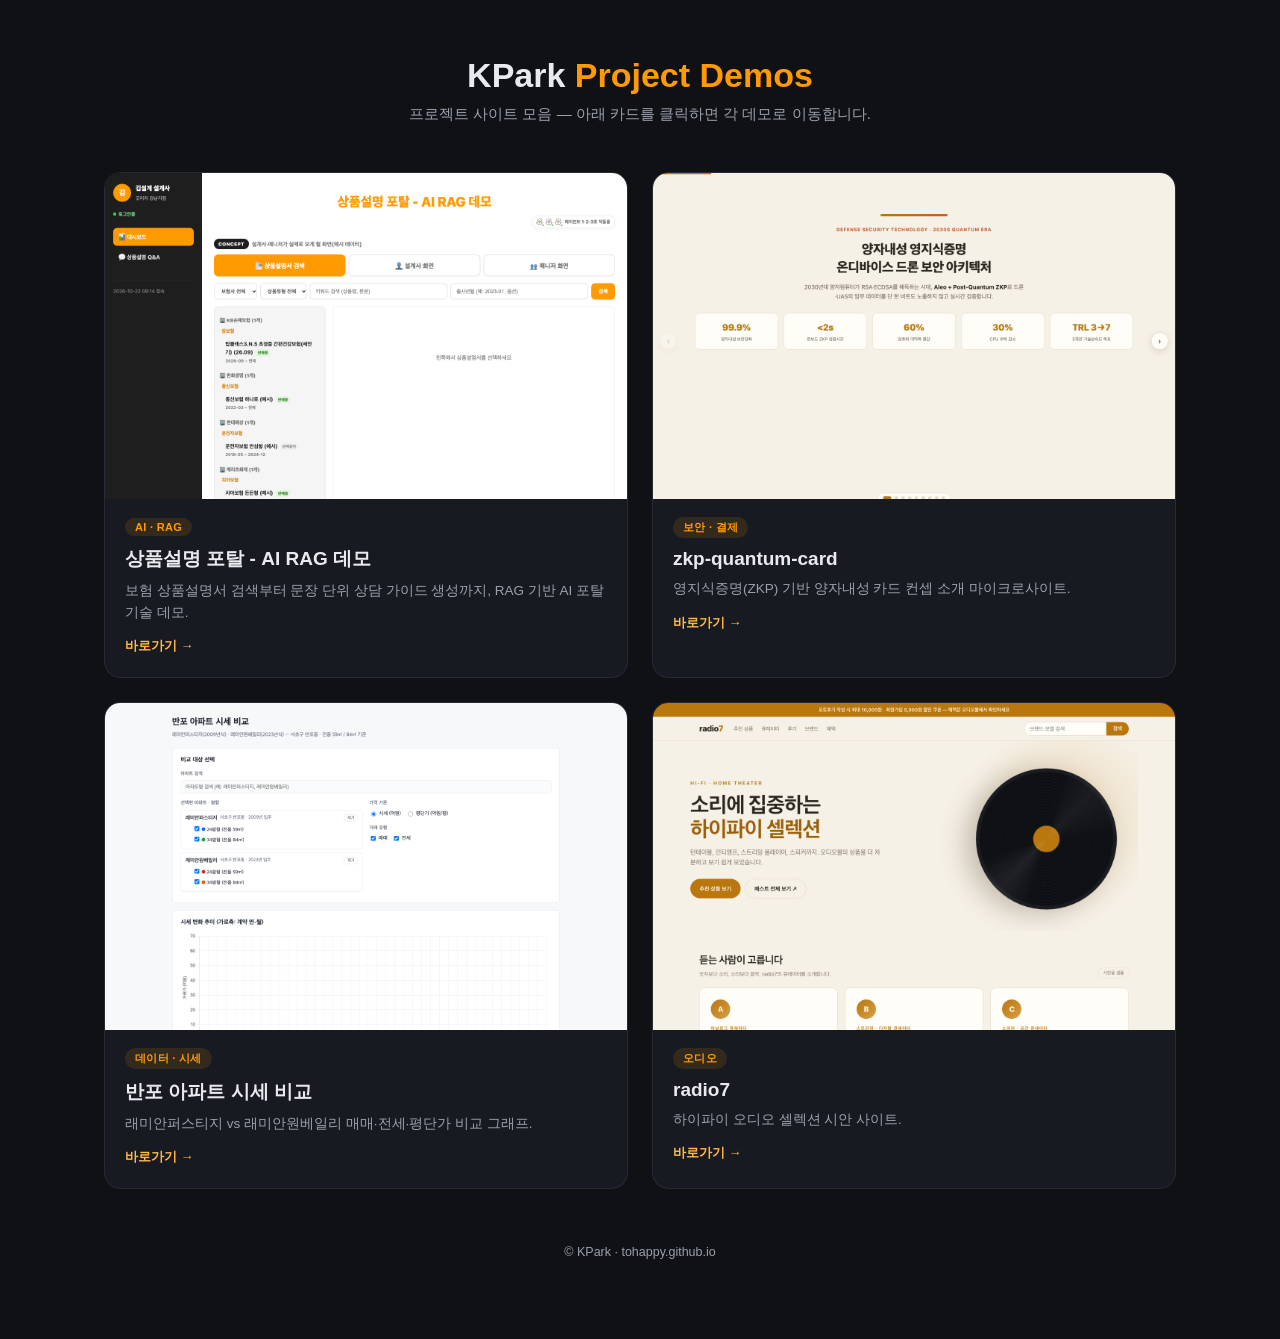
==== index.html @ 904b1a3a "홈페이지를 카드형 갤러리로 리뉴얼: 상품설명 포탈 AI RAG 데모 추가, zkp-quantum-card/apt-price-compare/radio7 스크린샷 썸네일 포함" ====
<!DOCTYPE html>
<html lang="ko">
<head>
<meta charset="UTF-8">
<meta name="viewport" content="width=device-width, initial-scale=1">
<title>KPark Project Demos</title>
<style>
  :root {
    --bg: #0f1115; --panel: #171a21; --border: #262b36;
    --text: #e8eaed; --text-muted: #9aa0ab; --accent: #ff9b00; --accent-2: #ffb84d;
  }
  * { box-sizing: border-box; }
  body {
    margin: 0; font-family: -apple-system, BlinkMacSystemFont, "Pretendard", "Apple SD Gothic Neo", sans-serif;
    background: var(--bg); color: var(--text);
  }
  .wrap { max-width: 1120px; margin: 0 auto; padding: 56px 24px 80px; }
  header { text-align: center; margin-bottom: 48px; }
  header h1 { font-size: 34px; font-weight: 800; margin: 0 0 10px; }
  header h1 span { color: var(--accent); }
  header p { color: var(--text-muted); font-size: 15px; margin: 0; }

  .grid { display: grid; grid-template-columns: repeat(2, 1fr); gap: 24px; }
  @media (max-width: 760px) { .grid { grid-template-columns: 1fr; } }

  .card {
    background: var(--panel); border: 1px solid var(--border); border-radius: 16px;
    overflow: hidden; display: flex; flex-direction: column; text-decoration: none; color: inherit;
    transition: transform .15s ease, border-color .15s ease;
  }
  .card:hover { transform: translateY(-4px); border-color: var(--accent); }
  .card .thumb { aspect-ratio: 16/10; overflow: hidden; background: #000; position: relative; }
  .card .thumb img { width: 100%; height: 100%; object-fit: cover; object-position: top; display: block; }
  .card .body { padding: 18px 20px 22px; }
  .card .tag {
    display: inline-block; font-size: 11px; font-weight: 800; letter-spacing: .3px;
    color: var(--accent); background: rgba(255,155,0,.12); border-radius: 999px;
    padding: 3px 10px; margin-bottom: 10px;
  }
  .card h2 { font-size: 19px; margin: 0 0 8px; font-weight: 800; }
  .card p { font-size: 13.5px; color: var(--text-muted); margin: 0; line-height: 1.6; }
  .card .link-row {
    margin-top: 14px; font-size: 13px; font-weight: 700; color: var(--accent-2);
    display: flex; align-items: center; gap: 4px;
  }

  footer { text-align: center; margin-top: 56px; font-size: 12.5px; color: var(--text-muted); }
</style>
</head>
<body>
  <div class="wrap">
    <header>
      <h1>KPark <span>Project Demos</span></h1>
      <p>프로젝트 사이트 모음 — 아래 카드를 클릭하면 각 데모로 이동합니다.</p>
    </header>

    <div class="grid">

      <a class="card" href="https://kwangil-macmini-m6.tailc359fa.ts.net/" target="_blank" rel="noopener">
        <div class="thumb"><img src="assets/shots/goodrich-rag-demo.png" alt="상품설명 포탈 - AI RAG 데모" loading="lazy" /></div>
        <div class="body">
          <span class="tag">AI · RAG</span>
          <h2>상품설명 포탈 - AI RAG 데모</h2>
          <p>보험 상품설명서 검색부터 문장 단위 상담 가이드 생성까지, RAG 기반 AI 포탈 기술 데모.</p>
          <div class="link-row">바로가기 →</div>
        </div>
      </a>

      <a class="card" href="app/zkp-quantum-card/" target="_blank" rel="noopener">
        <div class="thumb"><img src="assets/shots/zkp-quantum-card.png" alt="zkp-quantum-card" loading="lazy" /></div>
        <div class="body">
          <span class="tag">보안 · 결제</span>
          <h2>zkp-quantum-card</h2>
          <p>영지식증명(ZKP) 기반 양자내성 카드 컨셉 소개 마이크로사이트.</p>
          <div class="link-row">바로가기 →</div>
        </div>
      </a>

      <a class="card" href="app/apt-price-compare/" target="_blank" rel="noopener">
        <div class="thumb"><img src="assets/shots/apt-price-compare.png" alt="apt-price-compare" loading="lazy" /></div>
        <div class="body">
          <span class="tag">데이터 · 시세</span>
          <h2>반포 아파트 시세 비교</h2>
          <p>래미안퍼스티지 vs 래미안원베일리 매매·전세·평단가 비교 그래프.</p>
          <div class="link-row">바로가기 →</div>
        </div>
      </a>

      <a class="card" href="app/radio7/" target="_blank" rel="noopener">
        <div class="thumb"><img src="assets/shots/radio7.png" alt="radio7" loading="lazy" /></div>
        <div class="body">
          <span class="tag">오디오</span>
          <h2>radio7</h2>
          <p>하이파이 오디오 셀렉션 시안 사이트.</p>
          <div class="link-row">바로가기 →</div>
        </div>
      </a>

    </div>

    <footer>© KPark · tohappy.github.io</footer>
  </div>
</body>
</html>
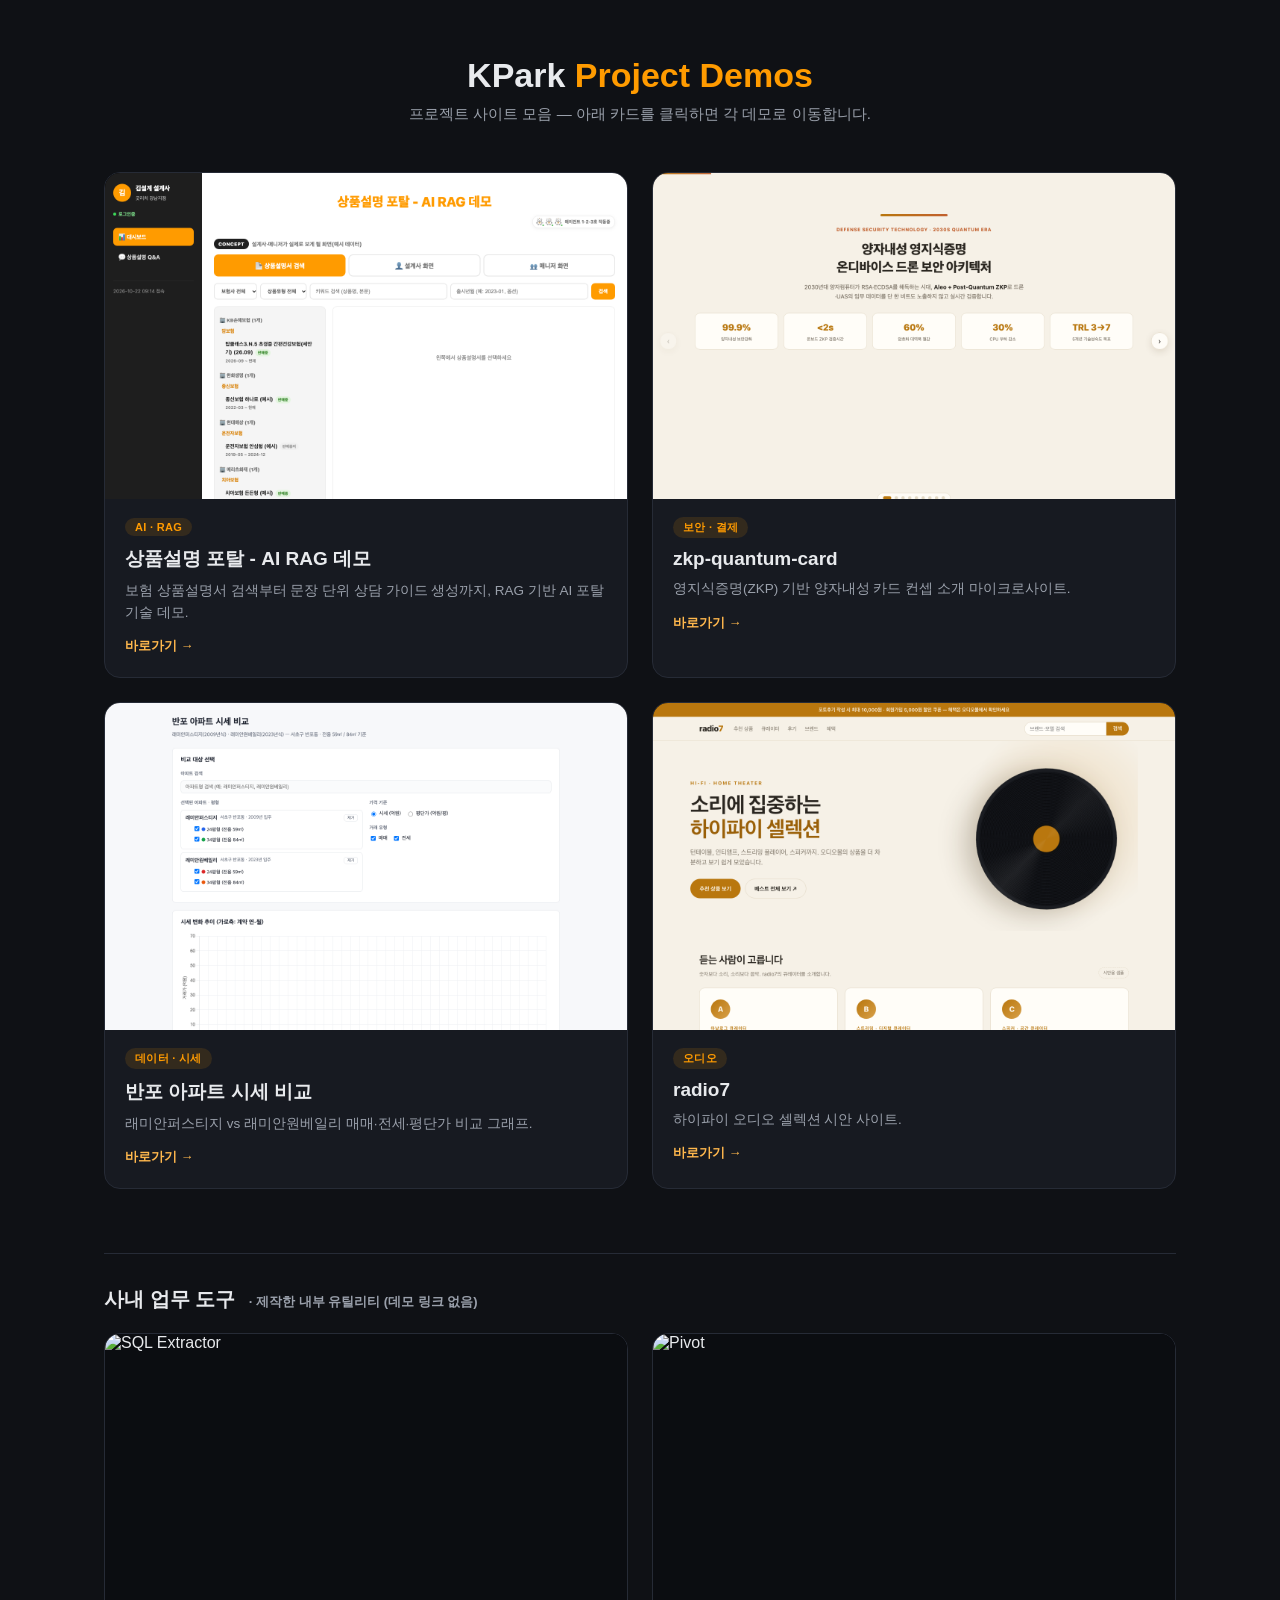
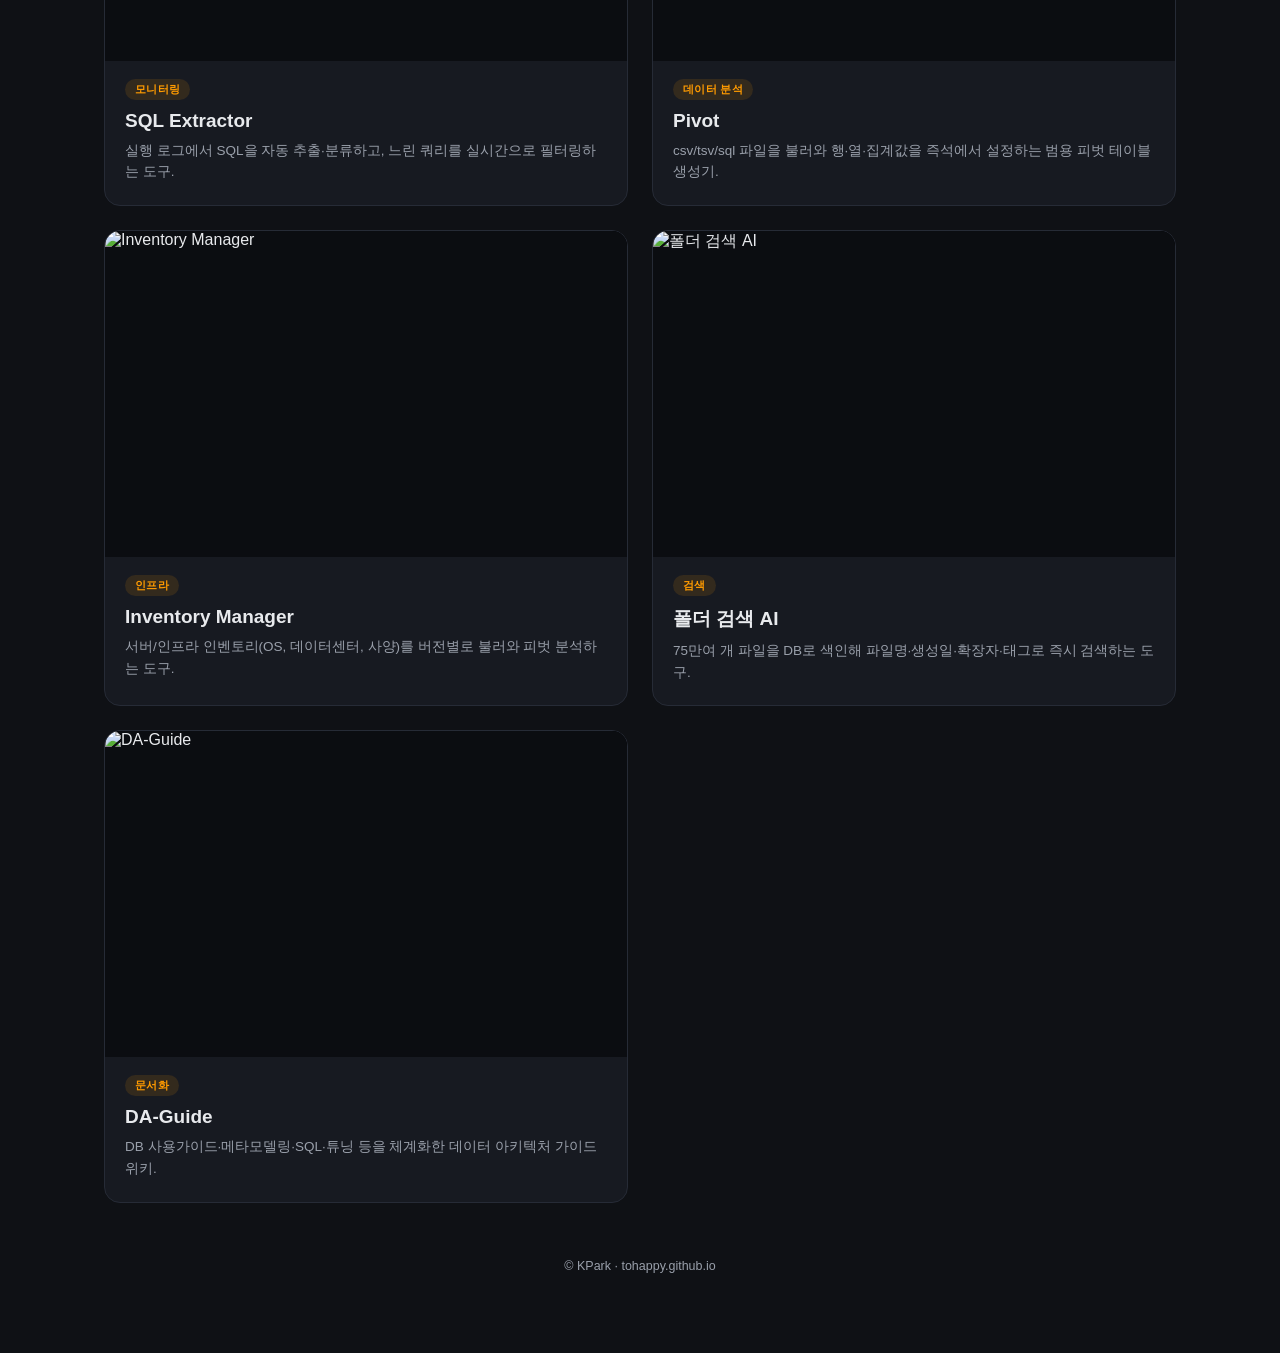
==== commit 112c9f1a: "사내 업무 도구 섹션 추가: SQL Extractor, Pivot, Inventory Manager, 폴더 검색 AI, DA-Guide (스크린샷만, 데모 링크 없음)" ====
--- a/index.html
+++ b/index.html
@@ -43,6 +43,16 @@
     margin-top: 14px; font-size: 13px; font-weight: 700; color: var(--accent-2);
     display: flex; align-items: center; gap: 4px;
   }
+
+  .section-title {
+    margin: 64px 0 20px; font-size: 20px; font-weight: 800;
+    padding-top: 32px; border-top: 1px solid var(--border);
+  }
+  .section-title .muted { font-size: 13px; font-weight: 600; color: var(--text-muted); margin-left: 8px; }
+
+  .card.static { cursor: default; }
+  .card.static:hover { transform: none; border-color: var(--border); }
+  .card.static .thumb img { object-fit: contain; background: #0b0d11; }
 
   footer { text-align: center; margin-top: 56px; font-size: 12.5px; color: var(--text-muted); }
 </style>
@@ -98,6 +108,56 @@
 
     </div>
 
+    <h2 class="section-title">사내 업무 도구 <span class="muted">· 제작한 내부 유틸리티 (데모 링크 없음)</span></h2>
+    <div class="grid">
+
+      <div class="card static">
+        <div class="thumb"><img src="assets/tools/sql-extractor.png" alt="SQL Extractor" loading="lazy" /></div>
+        <div class="body">
+          <span class="tag">모니터링</span>
+          <h2>SQL Extractor</h2>
+          <p>실행 로그에서 SQL을 자동 추출·분류하고, 느린 쿼리를 실시간으로 필터링하는 도구.</p>
+        </div>
+      </div>
+
+      <div class="card static">
+        <div class="thumb"><img src="assets/tools/pivot.png" alt="Pivot" loading="lazy" /></div>
+        <div class="body">
+          <span class="tag">데이터 분석</span>
+          <h2>Pivot</h2>
+          <p>csv/tsv/sql 파일을 불러와 행·열·집계값을 즉석에서 설정하는 범용 피벗 테이블 생성기.</p>
+        </div>
+      </div>
+
+      <div class="card static">
+        <div class="thumb"><img src="assets/tools/inventory-manager.png" alt="Inventory Manager" loading="lazy" /></div>
+        <div class="body">
+          <span class="tag">인프라</span>
+          <h2>Inventory Manager</h2>
+          <p>서버/인프라 인벤토리(OS, 데이터센터, 사양)를 버전별로 불러와 피벗 분석하는 도구.</p>
+        </div>
+      </div>
+
+      <div class="card static">
+        <div class="thumb"><img src="assets/tools/file-search-ai.png" alt="폴더 검색 AI" loading="lazy" /></div>
+        <div class="body">
+          <span class="tag">검색</span>
+          <h2>폴더 검색 AI</h2>
+          <p>75만여 개 파일을 DB로 색인해 파일명·생성일·확장자·태그로 즉시 검색하는 도구.</p>
+        </div>
+      </div>
+
+      <div class="card static">
+        <div class="thumb"><img src="assets/tools/da-guide.png" alt="DA-Guide" loading="lazy" /></div>
+        <div class="body">
+          <span class="tag">문서화</span>
+          <h2>DA-Guide</h2>
+          <p>DB 사용가이드·메타모델링·SQL·튜닝 등을 체계화한 데이터 아키텍처 가이드 위키.</p>
+        </div>
+      </div>
+
+    </div>
+
     <footer>© KPark · tohappy.github.io</footer>
   </div>
 </body>
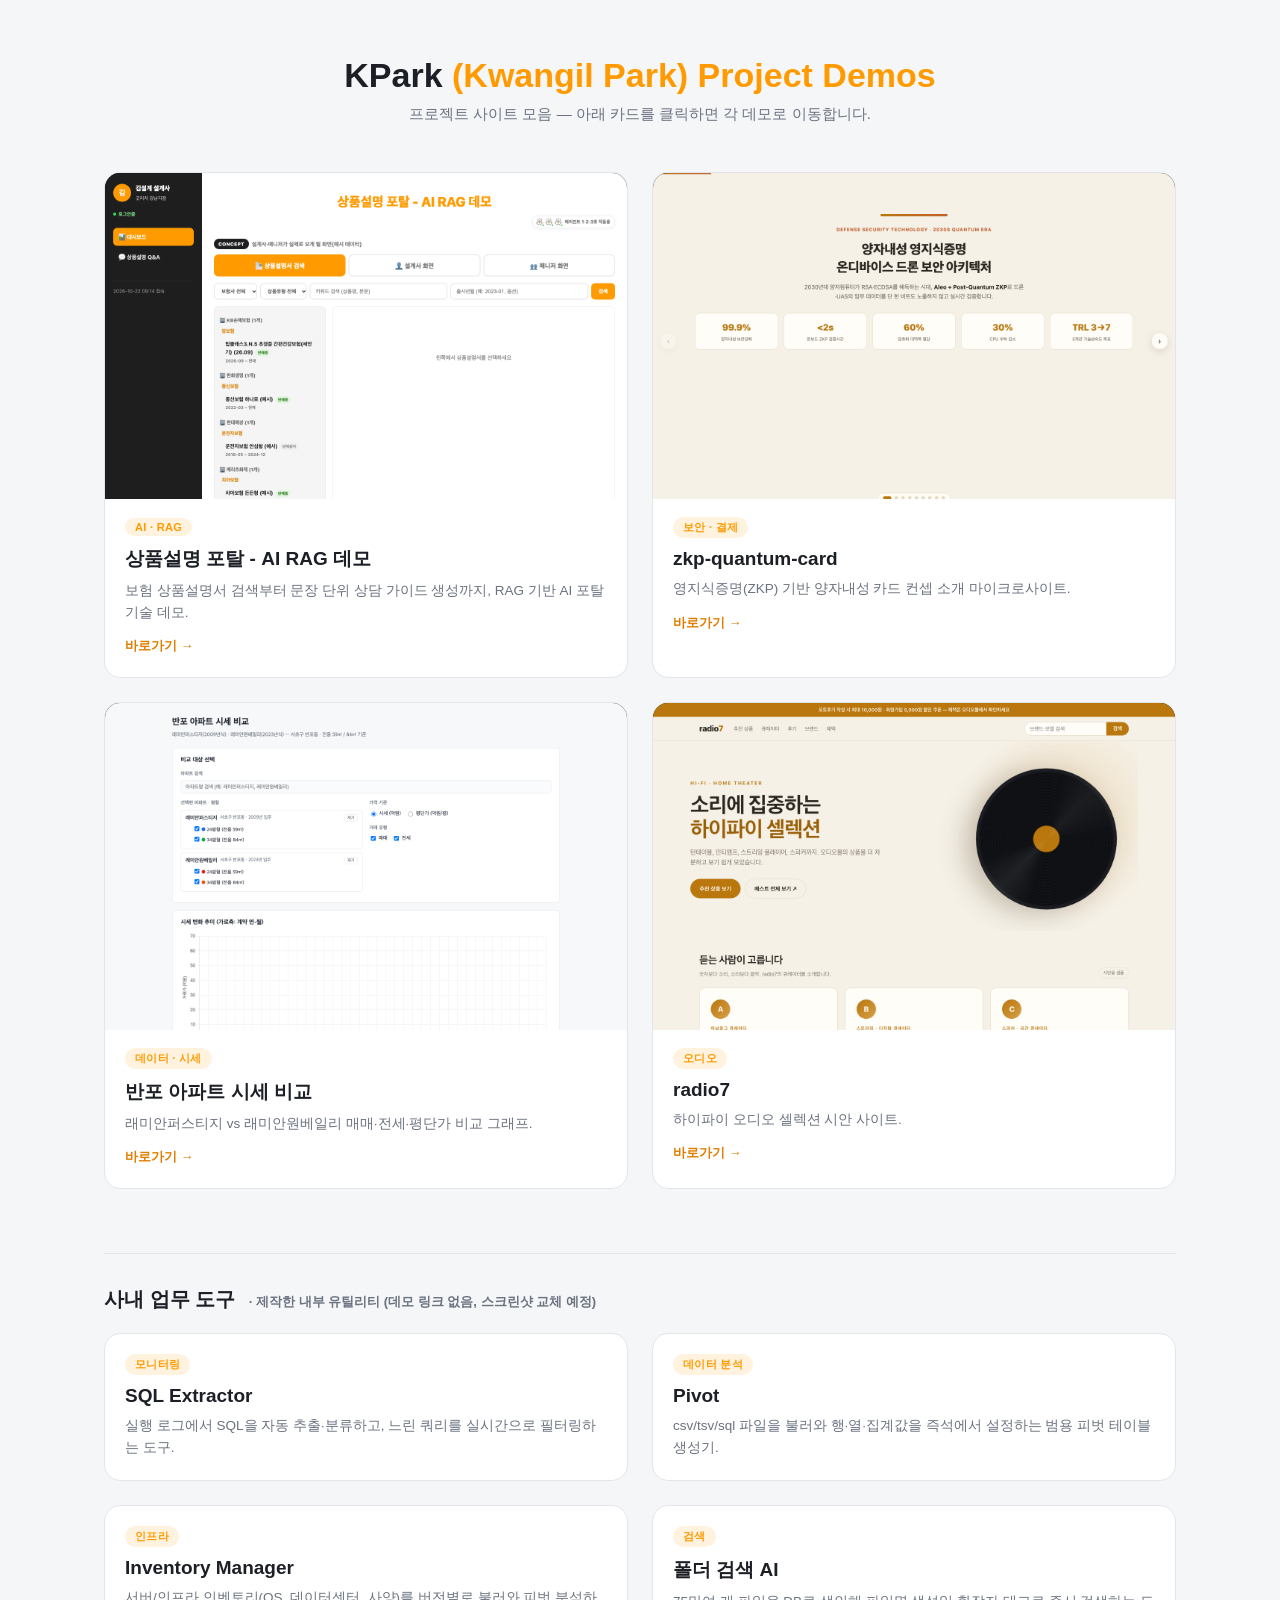
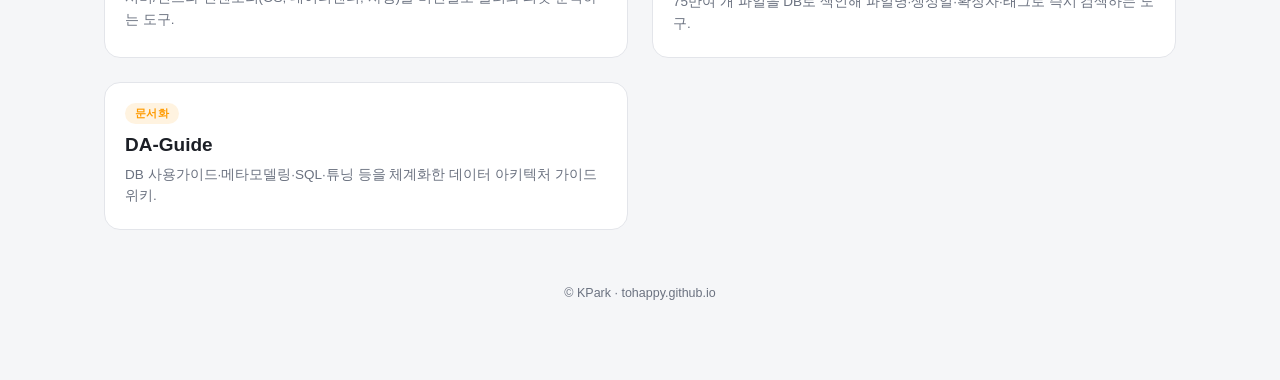
==== commit 7512d33b: "긴급: 워터마크(회사명/이름) 노출 스크린샷 즉시 제거, 사이트 제목 변경, 라이트 테마 적용" ====
--- a/index.html
+++ b/index.html
@@ -3,11 +3,11 @@
 <head>
 <meta charset="UTF-8">
 <meta name="viewport" content="width=device-width, initial-scale=1">
-<title>KPark Project Demos</title>
+<title>KPark (Kwangil Park) Project Demos</title>
 <style>
   :root {
-    --bg: #0f1115; --panel: #171a21; --border: #262b36;
-    --text: #e8eaed; --text-muted: #9aa0ab; --accent: #ff9b00; --accent-2: #ffb84d;
+    --bg: #f5f6f8; --panel: #ffffff; --border: #e3e5ea;
+    --text: #1c1f26; --text-muted: #6b7280; --accent: #ff9b00; --accent-2: #e07e00;
   }
   * { box-sizing: border-box; }
   body {
@@ -52,7 +52,7 @@
 
   .card.static { cursor: default; }
   .card.static:hover { transform: none; border-color: var(--border); }
-  .card.static .thumb img { object-fit: contain; background: #0b0d11; }
+  .card.static .thumb img { object-fit: contain; background: #f0f1f4; }
 
   footer { text-align: center; margin-top: 56px; font-size: 12.5px; color: var(--text-muted); }
 </style>
@@ -60,7 +60,7 @@
 <body>
   <div class="wrap">
     <header>
-      <h1>KPark <span>Project Demos</span></h1>
+      <h1>KPark <span>(Kwangil Park) Project Demos</span></h1>
       <p>프로젝트 사이트 모음 — 아래 카드를 클릭하면 각 데모로 이동합니다.</p>
     </header>
 
@@ -108,12 +108,11 @@
 
     </div>
 
-    <h2 class="section-title">사내 업무 도구 <span class="muted">· 제작한 내부 유틸리티 (데모 링크 없음)</span></h2>
+    <h2 class="section-title">사내 업무 도구 <span class="muted">· 제작한 내부 유틸리티 (데모 링크 없음, 스크린샷 교체 예정)</span></h2>
     <div class="grid">
 
       <div class="card static">
-        <div class="thumb"><img src="assets/tools/sql-extractor.png" alt="SQL Extractor" loading="lazy" /></div>
-        <div class="body">
+        <div class="body" style="padding-top:20px;">
           <span class="tag">모니터링</span>
           <h2>SQL Extractor</h2>
           <p>실행 로그에서 SQL을 자동 추출·분류하고, 느린 쿼리를 실시간으로 필터링하는 도구.</p>
@@ -121,8 +120,7 @@
       </div>
 
       <div class="card static">
-        <div class="thumb"><img src="assets/tools/pivot.png" alt="Pivot" loading="lazy" /></div>
-        <div class="body">
+        <div class="body" style="padding-top:20px;">
           <span class="tag">데이터 분석</span>
           <h2>Pivot</h2>
           <p>csv/tsv/sql 파일을 불러와 행·열·집계값을 즉석에서 설정하는 범용 피벗 테이블 생성기.</p>
@@ -130,8 +128,7 @@
       </div>
 
       <div class="card static">
-        <div class="thumb"><img src="assets/tools/inventory-manager.png" alt="Inventory Manager" loading="lazy" /></div>
-        <div class="body">
+        <div class="body" style="padding-top:20px;">
           <span class="tag">인프라</span>
           <h2>Inventory Manager</h2>
           <p>서버/인프라 인벤토리(OS, 데이터센터, 사양)를 버전별로 불러와 피벗 분석하는 도구.</p>
@@ -139,8 +136,7 @@
       </div>
 
       <div class="card static">
-        <div class="thumb"><img src="assets/tools/file-search-ai.png" alt="폴더 검색 AI" loading="lazy" /></div>
-        <div class="body">
+        <div class="body" style="padding-top:20px;">
           <span class="tag">검색</span>
           <h2>폴더 검색 AI</h2>
           <p>75만여 개 파일을 DB로 색인해 파일명·생성일·확장자·태그로 즉시 검색하는 도구.</p>
@@ -148,8 +144,7 @@
       </div>
 
       <div class="card static">
-        <div class="thumb"><img src="assets/tools/da-guide.png" alt="DA-Guide" loading="lazy" /></div>
-        <div class="body">
+        <div class="body" style="padding-top:20px;">
           <span class="tag">문서화</span>
           <h2>DA-Guide</h2>
           <p>DB 사용가이드·메타모델링·SQL·튜닝 등을 체계화한 데이터 아키텍처 가이드 위키.</p>
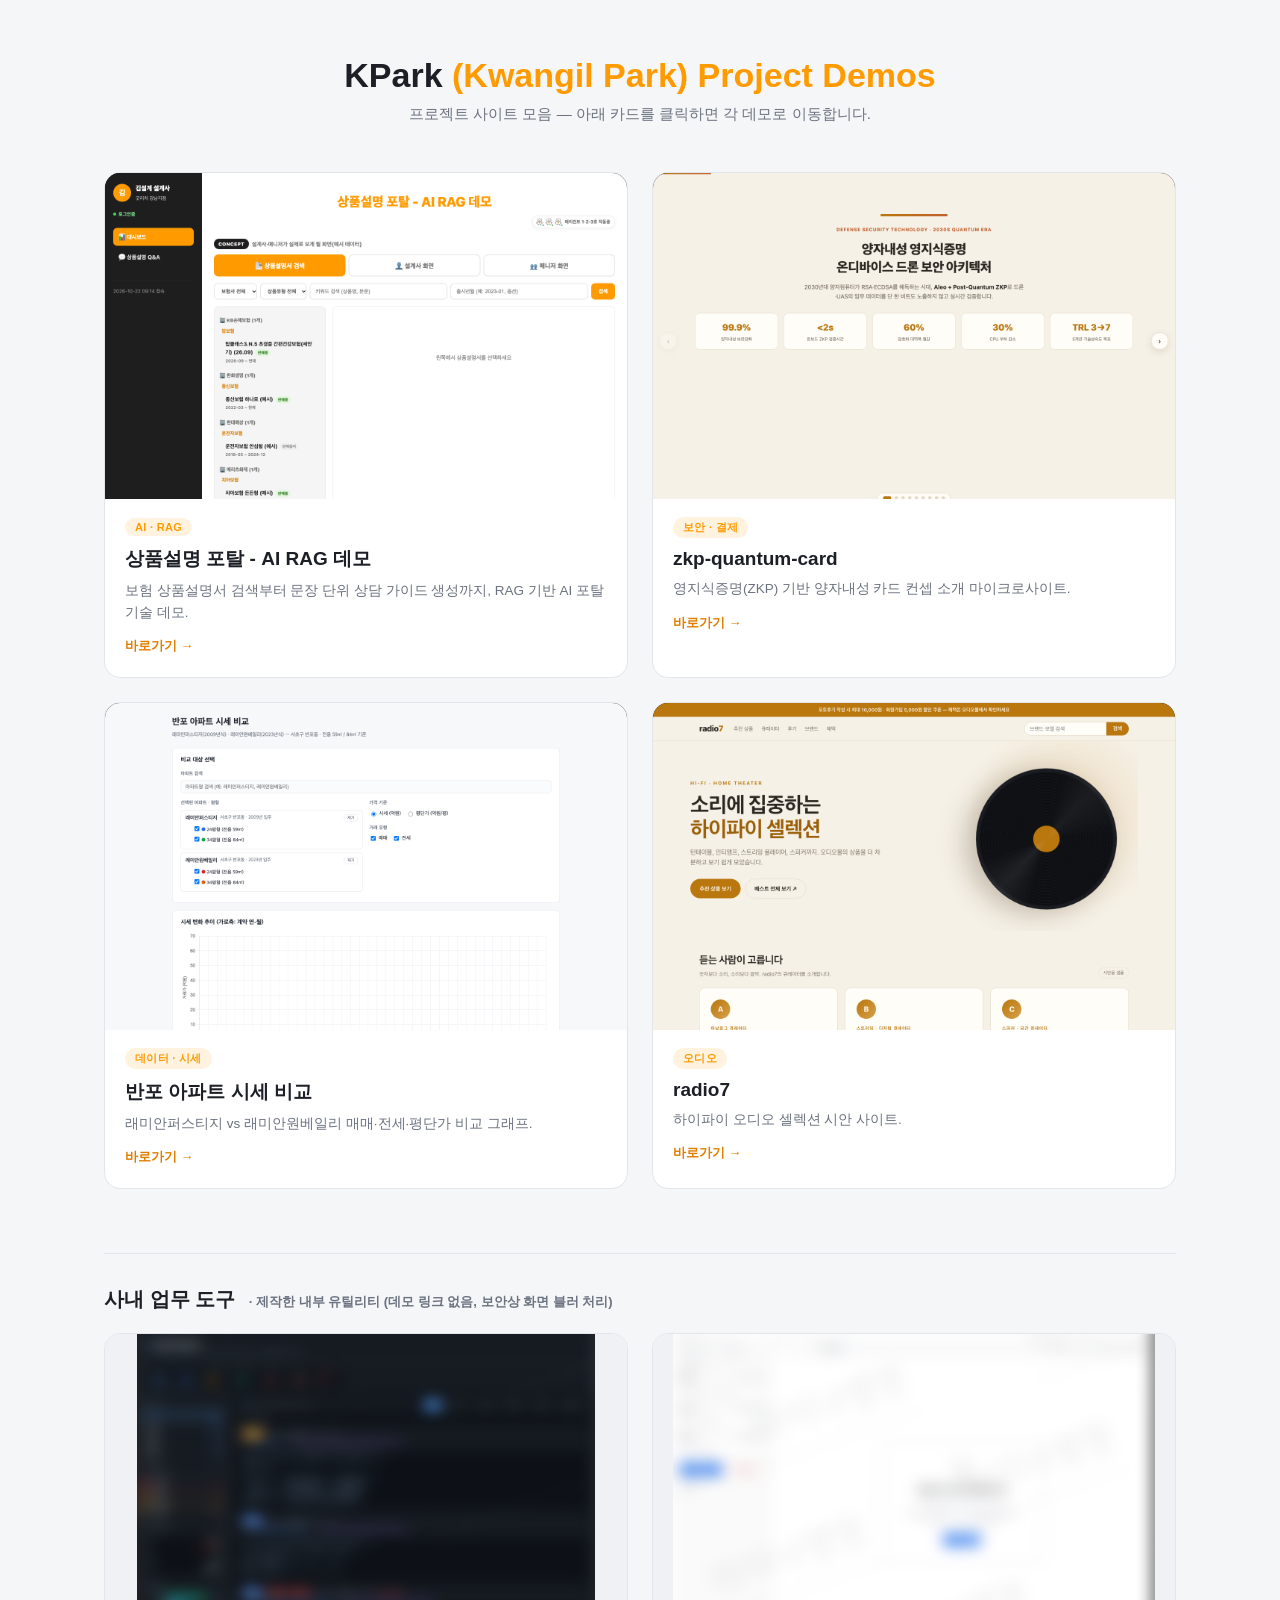
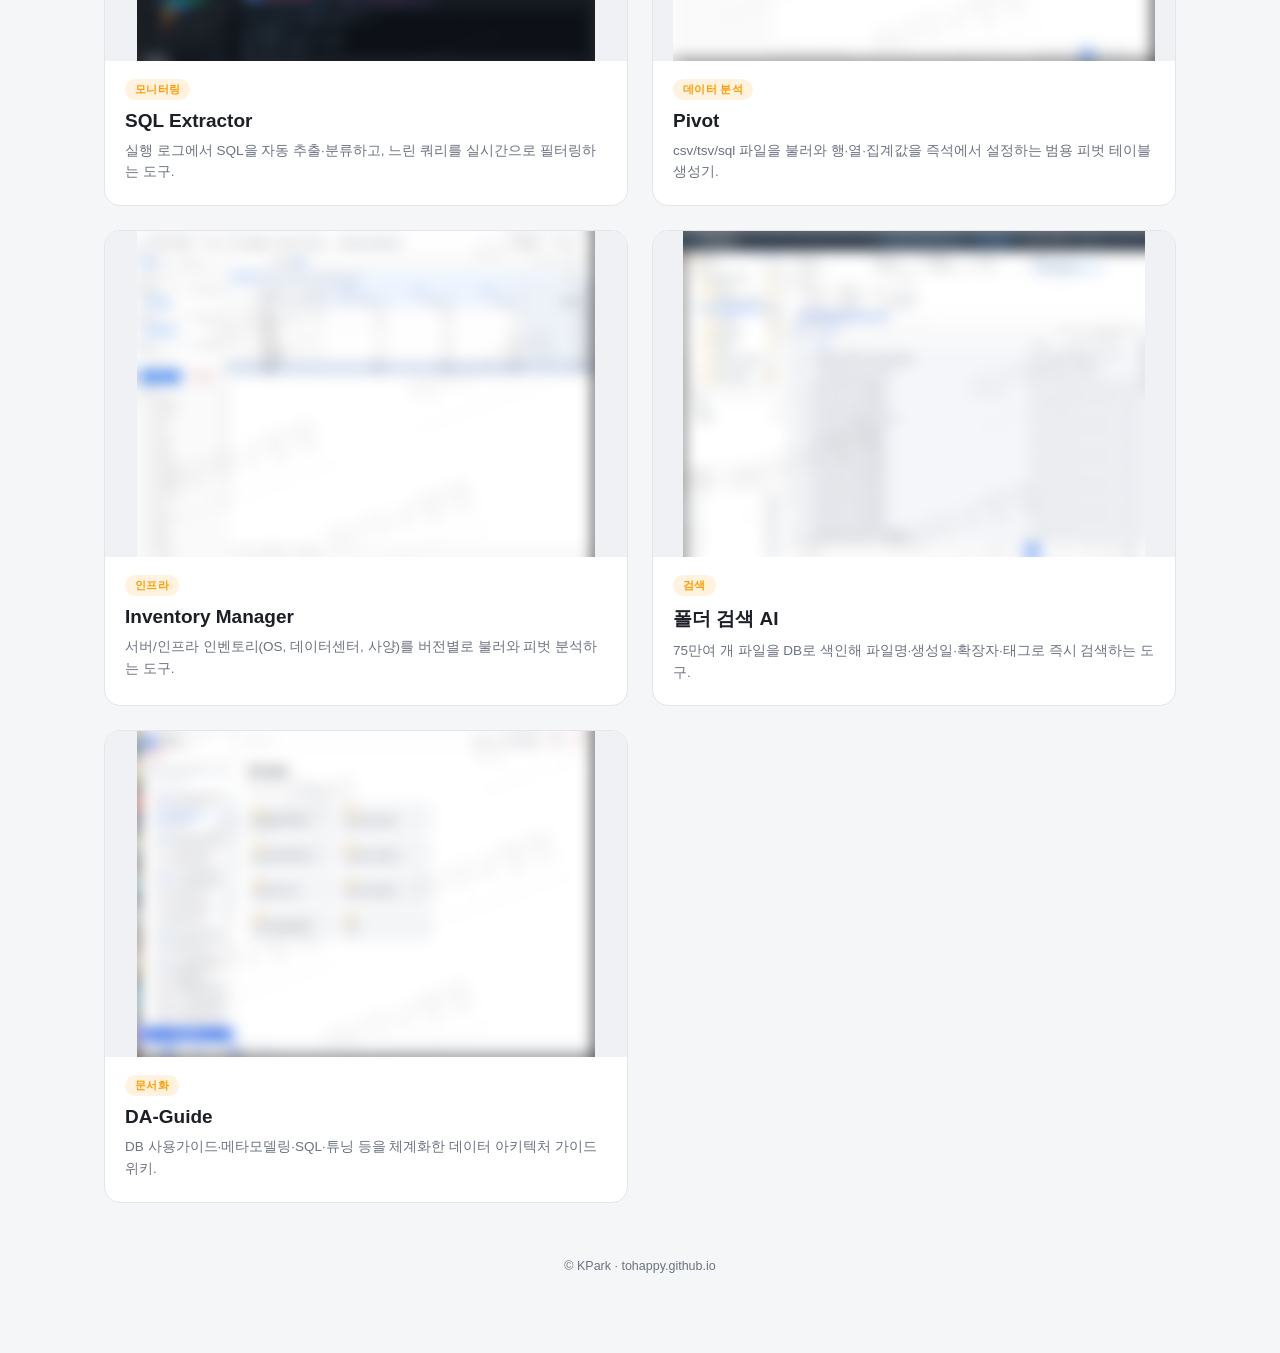
==== commit b01a6f78: "사내 업무 도구 스크린샷 복원: 전체 가우시안 블러(radius 18)로 워터마크·내용 완전 비가독 처리, 레이아웃 형태만 유지" ====
--- a/index.html
+++ b/index.html
@@ -108,11 +108,12 @@
 
     </div>
 
-    <h2 class="section-title">사내 업무 도구 <span class="muted">· 제작한 내부 유틸리티 (데모 링크 없음, 스크린샷 교체 예정)</span></h2>
+    <h2 class="section-title">사내 업무 도구 <span class="muted">· 제작한 내부 유틸리티 (데모 링크 없음, 보안상 화면 블러 처리)</span></h2>
     <div class="grid">
 
       <div class="card static">
-        <div class="body" style="padding-top:20px;">
+        <div class="thumb"><img src="assets/tools/sql-extractor.png" alt="SQL Extractor" loading="lazy" /></div>
+        <div class="body">
           <span class="tag">모니터링</span>
           <h2>SQL Extractor</h2>
           <p>실행 로그에서 SQL을 자동 추출·분류하고, 느린 쿼리를 실시간으로 필터링하는 도구.</p>
@@ -120,7 +121,8 @@
       </div>
 
       <div class="card static">
-        <div class="body" style="padding-top:20px;">
+        <div class="thumb"><img src="assets/tools/pivot.png" alt="Pivot" loading="lazy" /></div>
+        <div class="body">
           <span class="tag">데이터 분석</span>
           <h2>Pivot</h2>
           <p>csv/tsv/sql 파일을 불러와 행·열·집계값을 즉석에서 설정하는 범용 피벗 테이블 생성기.</p>
@@ -128,7 +130,8 @@
       </div>
 
       <div class="card static">
-        <div class="body" style="padding-top:20px;">
+        <div class="thumb"><img src="assets/tools/inventory-manager.png" alt="Inventory Manager" loading="lazy" /></div>
+        <div class="body">
           <span class="tag">인프라</span>
           <h2>Inventory Manager</h2>
           <p>서버/인프라 인벤토리(OS, 데이터센터, 사양)를 버전별로 불러와 피벗 분석하는 도구.</p>
@@ -136,7 +139,8 @@
       </div>
 
       <div class="card static">
-        <div class="body" style="padding-top:20px;">
+        <div class="thumb"><img src="assets/tools/file-search-ai.png" alt="폴더 검색 AI" loading="lazy" /></div>
+        <div class="body">
           <span class="tag">검색</span>
           <h2>폴더 검색 AI</h2>
           <p>75만여 개 파일을 DB로 색인해 파일명·생성일·확장자·태그로 즉시 검색하는 도구.</p>
@@ -144,7 +148,8 @@
       </div>
 
       <div class="card static">
-        <div class="body" style="padding-top:20px;">
+        <div class="thumb"><img src="assets/tools/da-guide.png" alt="DA-Guide" loading="lazy" /></div>
+        <div class="body">
           <span class="tag">문서화</span>
           <h2>DA-Guide</h2>
           <p>DB 사용가이드·메타모델링·SQL·튜닝 등을 체계화한 데이터 아키텍처 가이드 위키.</p>
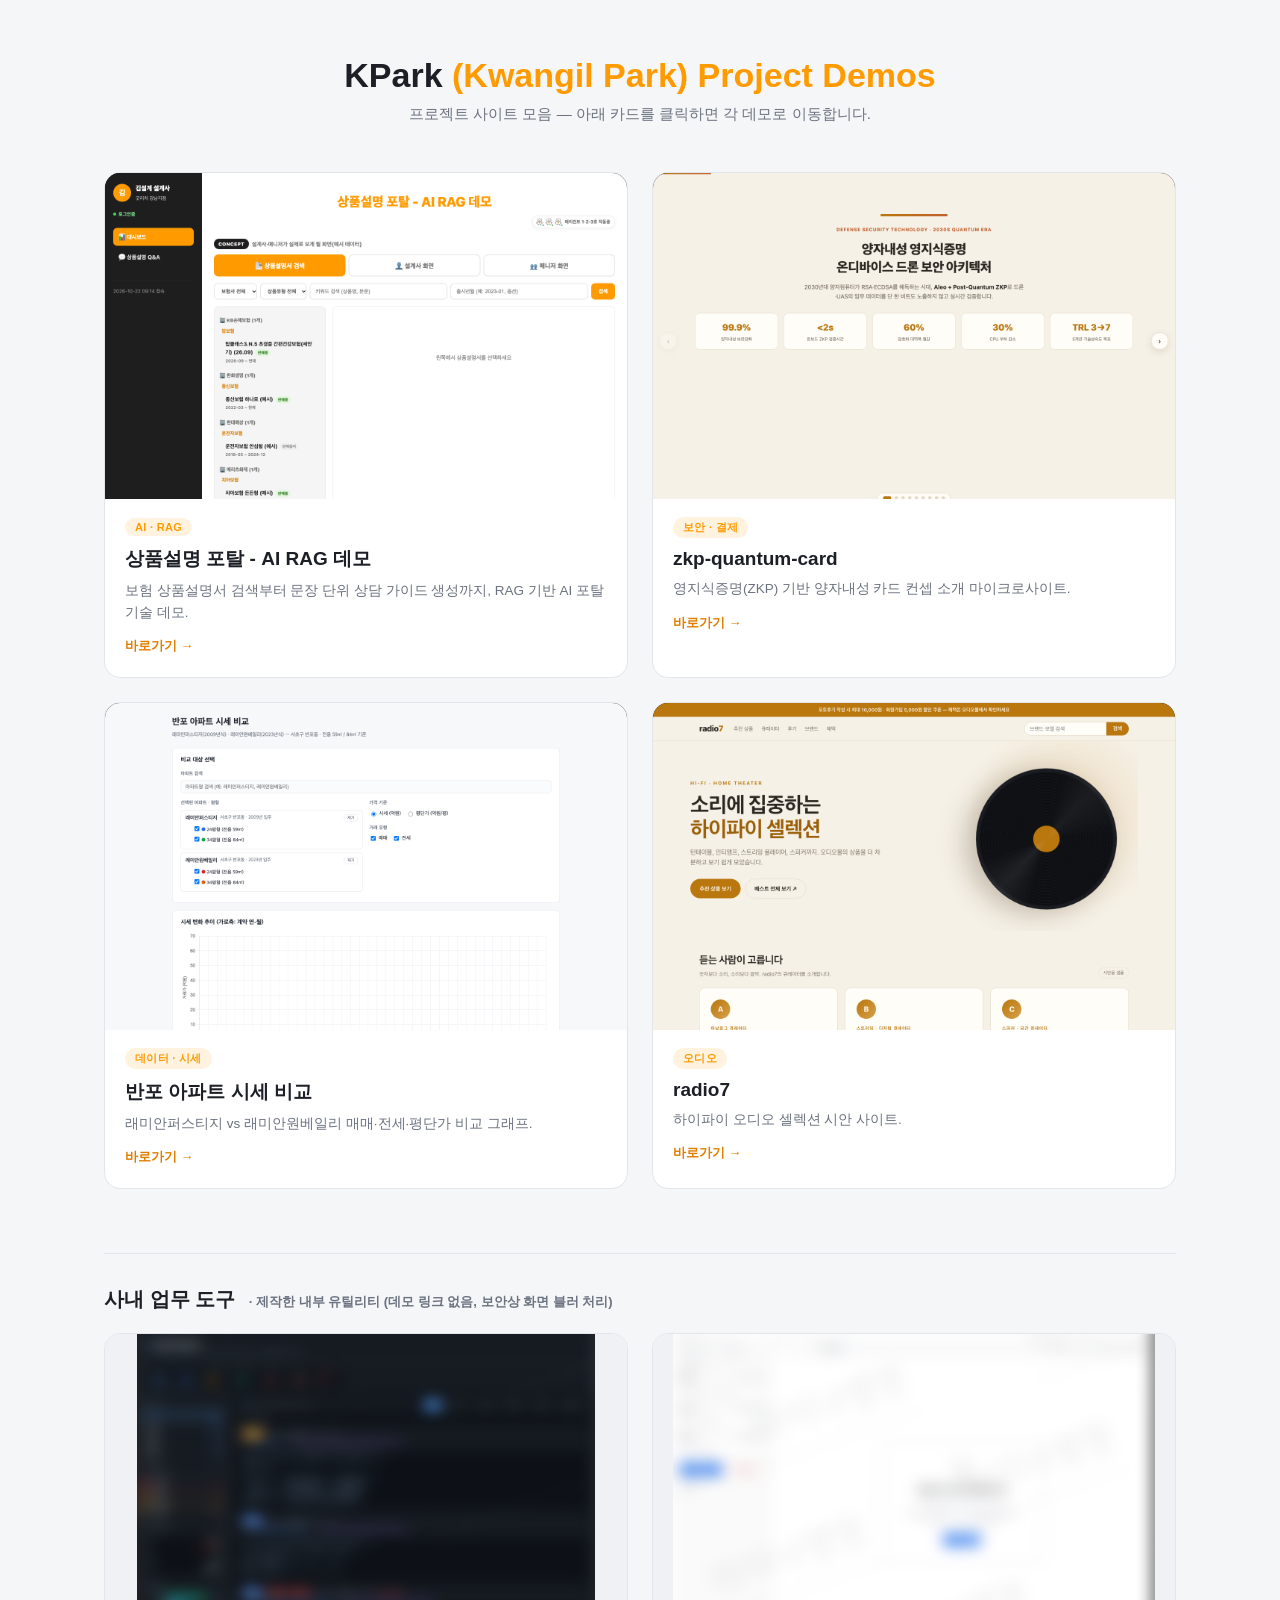
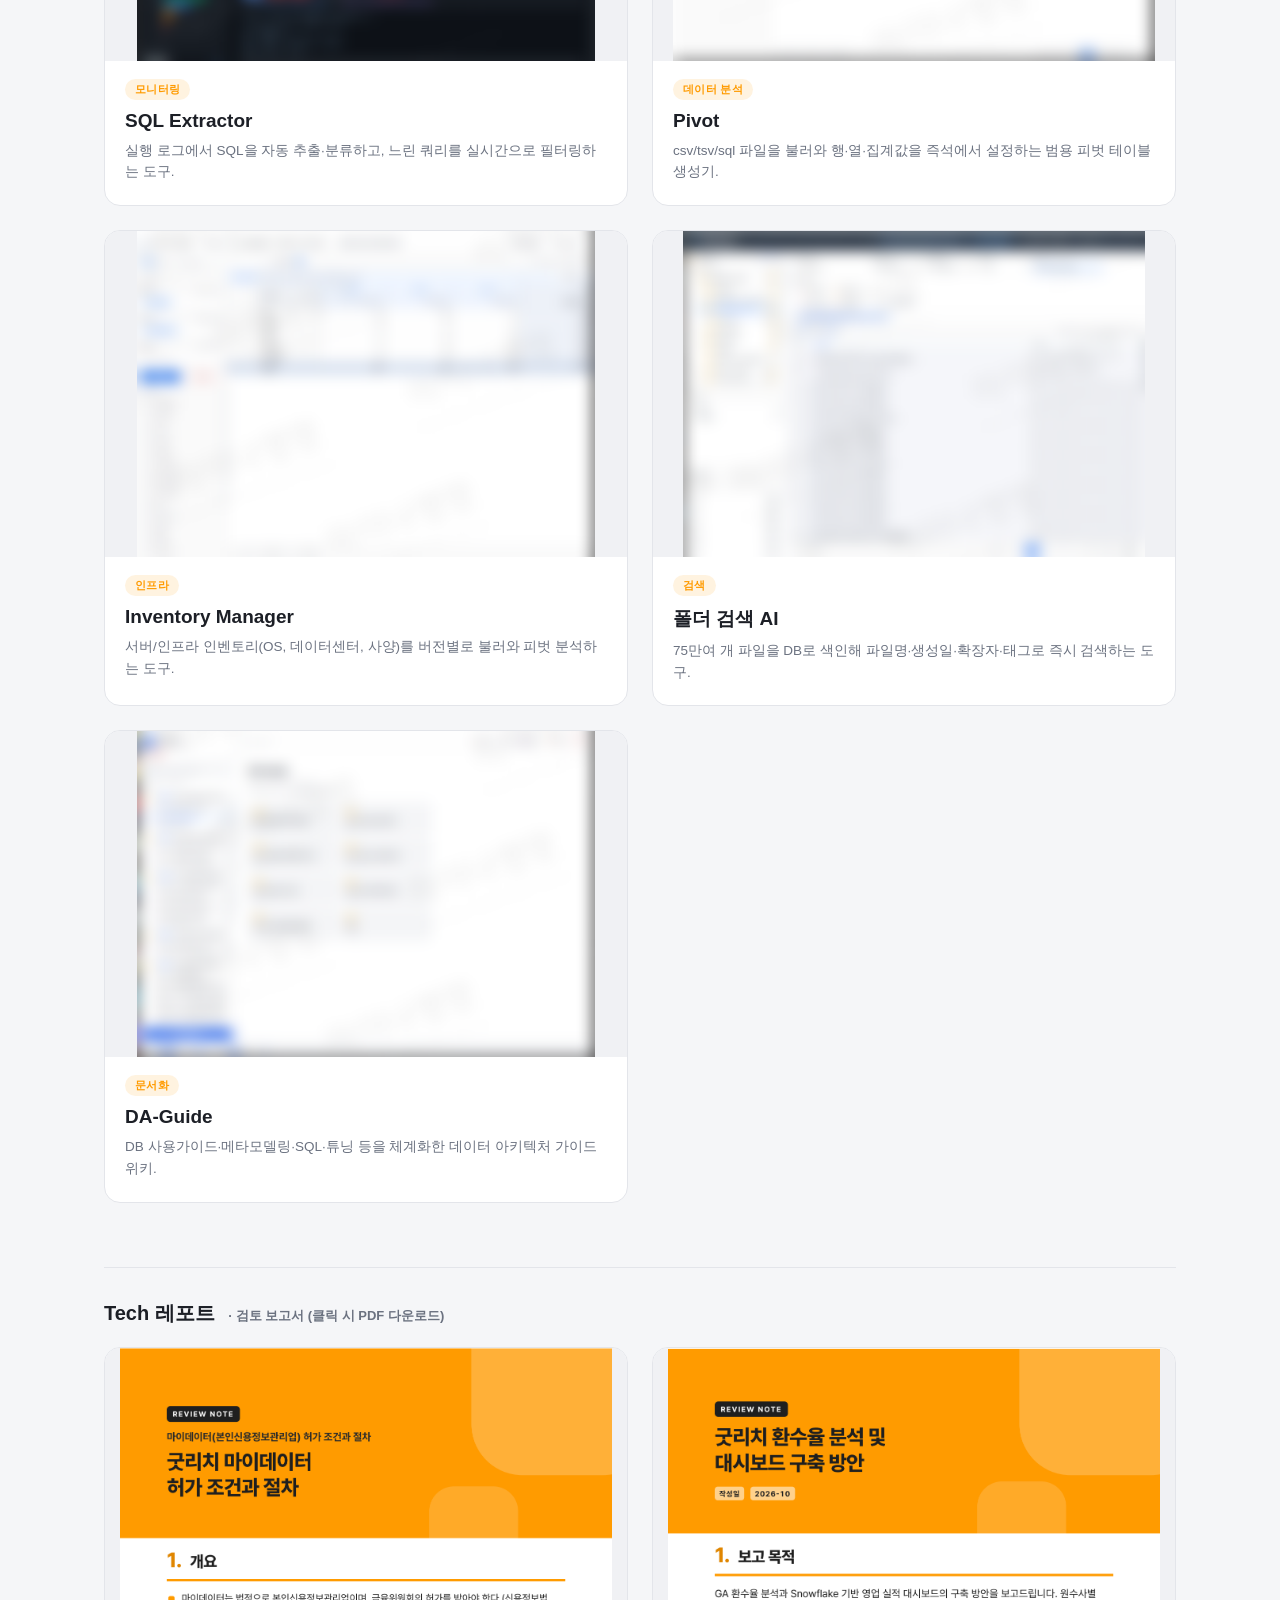
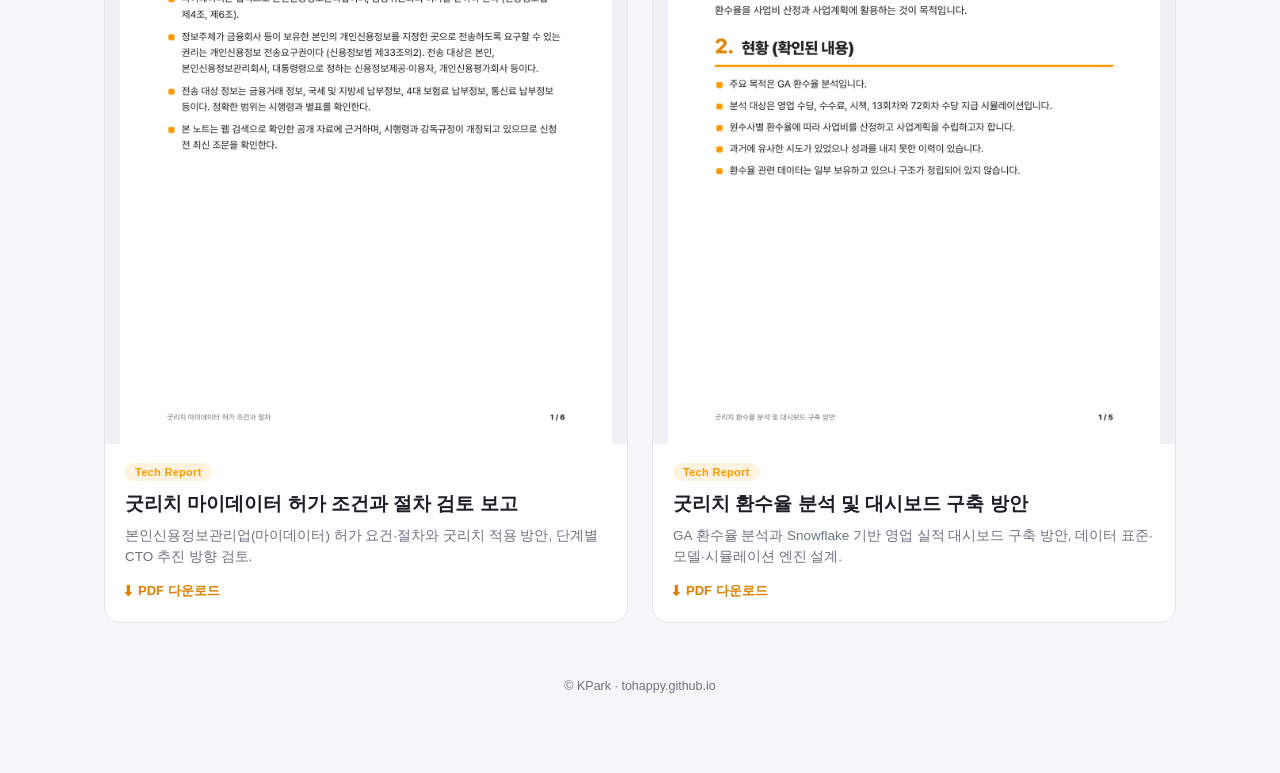
==== commit afc40dd8: "Tech 레포트 섹션 추가: 굿리치 마이데이터 허가 검토, 환수율 분석·대시보드 구축 방안 (PDF 표지 썸네일, 클릭 시 다운로드)" ====
--- a/index.html
+++ b/index.html
@@ -53,6 +53,13 @@
   .card.static { cursor: default; }
   .card.static:hover { transform: none; border-color: var(--border); }
   .card.static .thumb img { object-fit: contain; background: #f0f1f4; }
+
+  .card.report .thumb { aspect-ratio: 3/4; background: #f0f1f4; }
+  .card.report .thumb img { object-fit: contain; object-position: top; }
+  .card.report .link-row {
+    display: flex; align-items: center; gap: 6px;
+  }
+  .card.report .link-row::before { content: "⬇"; font-size: 14px; }
 
   footer { text-align: center; margin-top: 56px; font-size: 12.5px; color: var(--text-muted); }
 </style>
@@ -158,6 +165,31 @@
 
     </div>
 
+    <h2 class="section-title">Tech 레포트 <span class="muted">· 검토 보고서 (클릭 시 PDF 다운로드)</span></h2>
+    <div class="grid">
+
+      <a class="card report" href="reports/goodrich-mydata-license.pdf" download target="_blank" rel="noopener">
+        <div class="thumb"><img src="assets/reports/goodrich-mydata-license.png" alt="굿리치 마이데이터 허가 조건과 절차 검토 보고" loading="lazy" /></div>
+        <div class="body">
+          <span class="tag">Tech Report</span>
+          <h2>굿리치 마이데이터 허가 조건과 절차 검토 보고</h2>
+          <p>본인신용정보관리업(마이데이터) 허가 요건·절차와 굿리치 적용 방안, 단계별 CTO 추진 방향 검토.</p>
+          <div class="link-row">PDF 다운로드</div>
+        </div>
+      </a>
+
+      <a class="card report" href="reports/goodrich-refund-rate-dashboard.pdf" download target="_blank" rel="noopener">
+        <div class="thumb"><img src="assets/reports/goodrich-refund-rate-dashboard.png" alt="굿리치 환수율 분석 및 대시보드 구축 방안" loading="lazy" /></div>
+        <div class="body">
+          <span class="tag">Tech Report</span>
+          <h2>굿리치 환수율 분석 및 대시보드 구축 방안</h2>
+          <p>GA 환수율 분석과 Snowflake 기반 영업 실적 대시보드 구축 방안, 데이터 표준·모델·시뮬레이션 엔진 설계.</p>
+          <div class="link-row">PDF 다운로드</div>
+        </div>
+      </a>
+
+    </div>
+
     <footer>© KPark · tohappy.github.io</footer>
   </div>
 </body>
